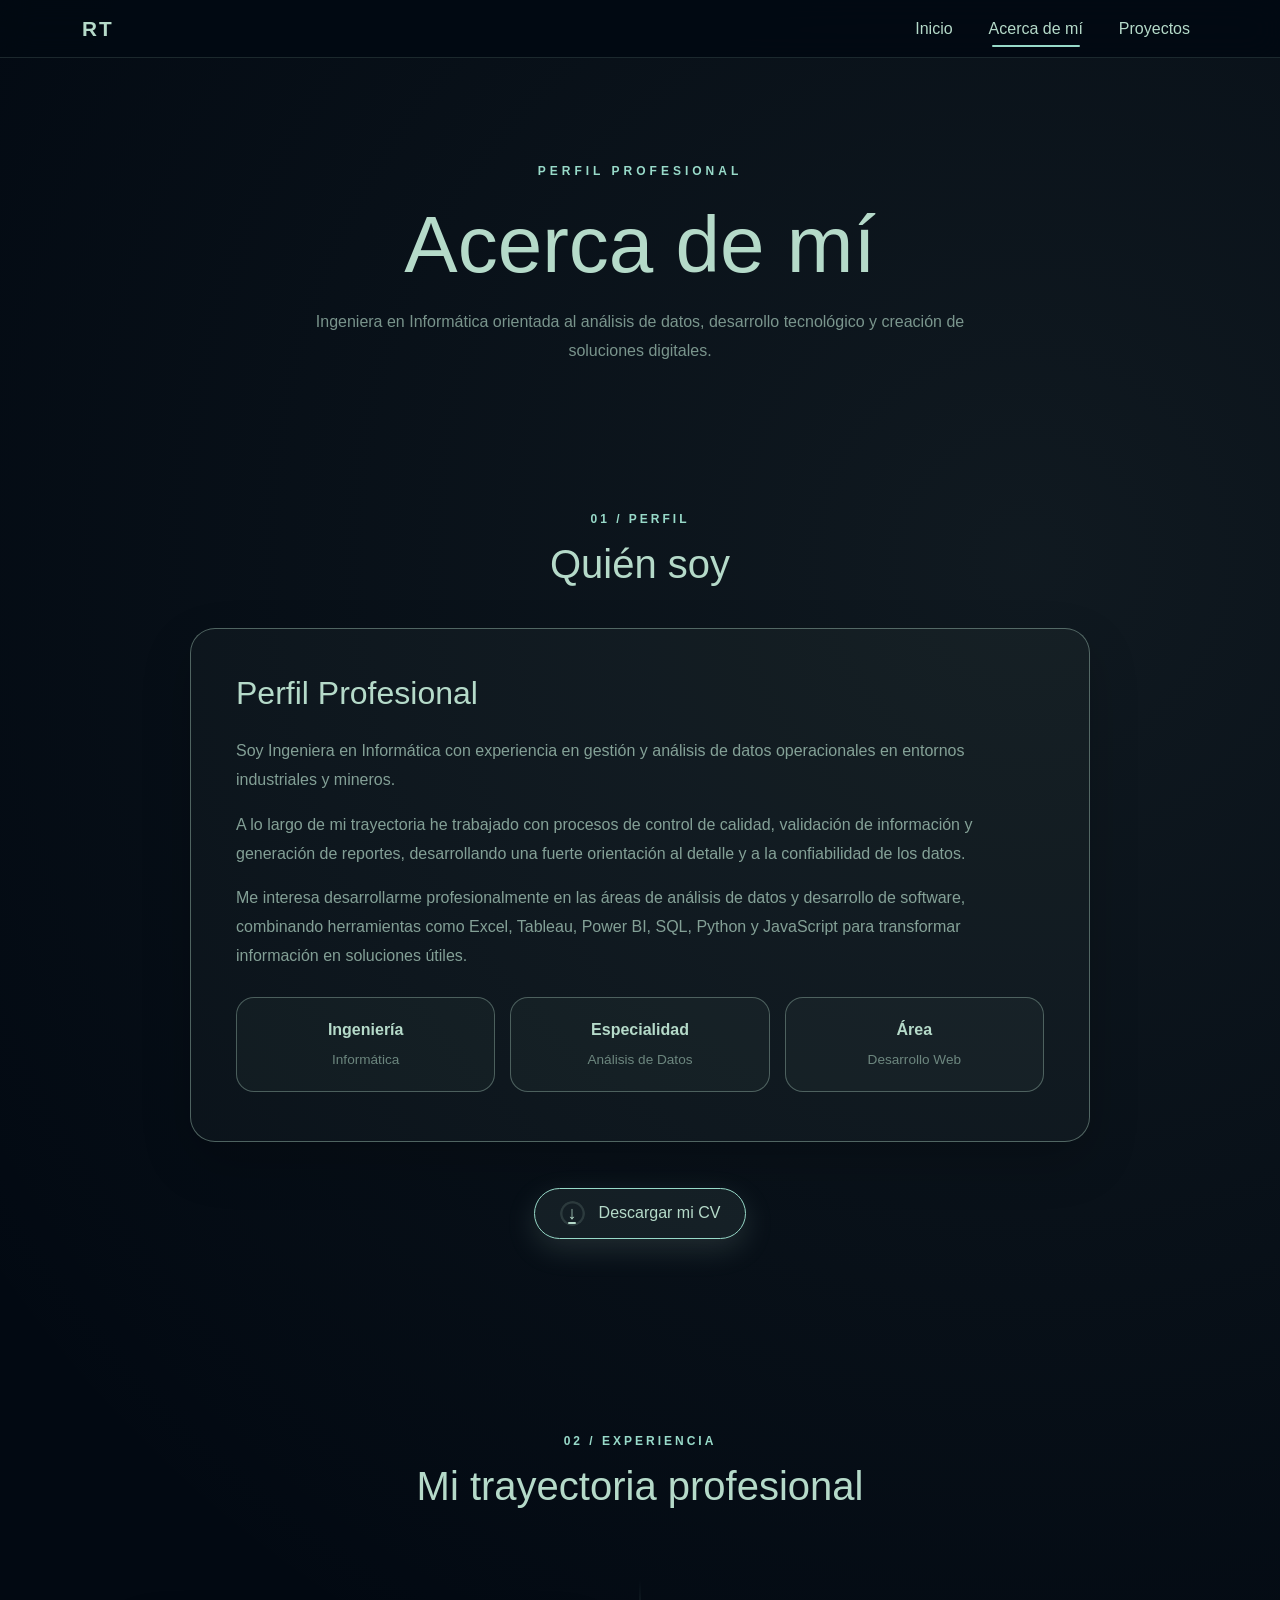
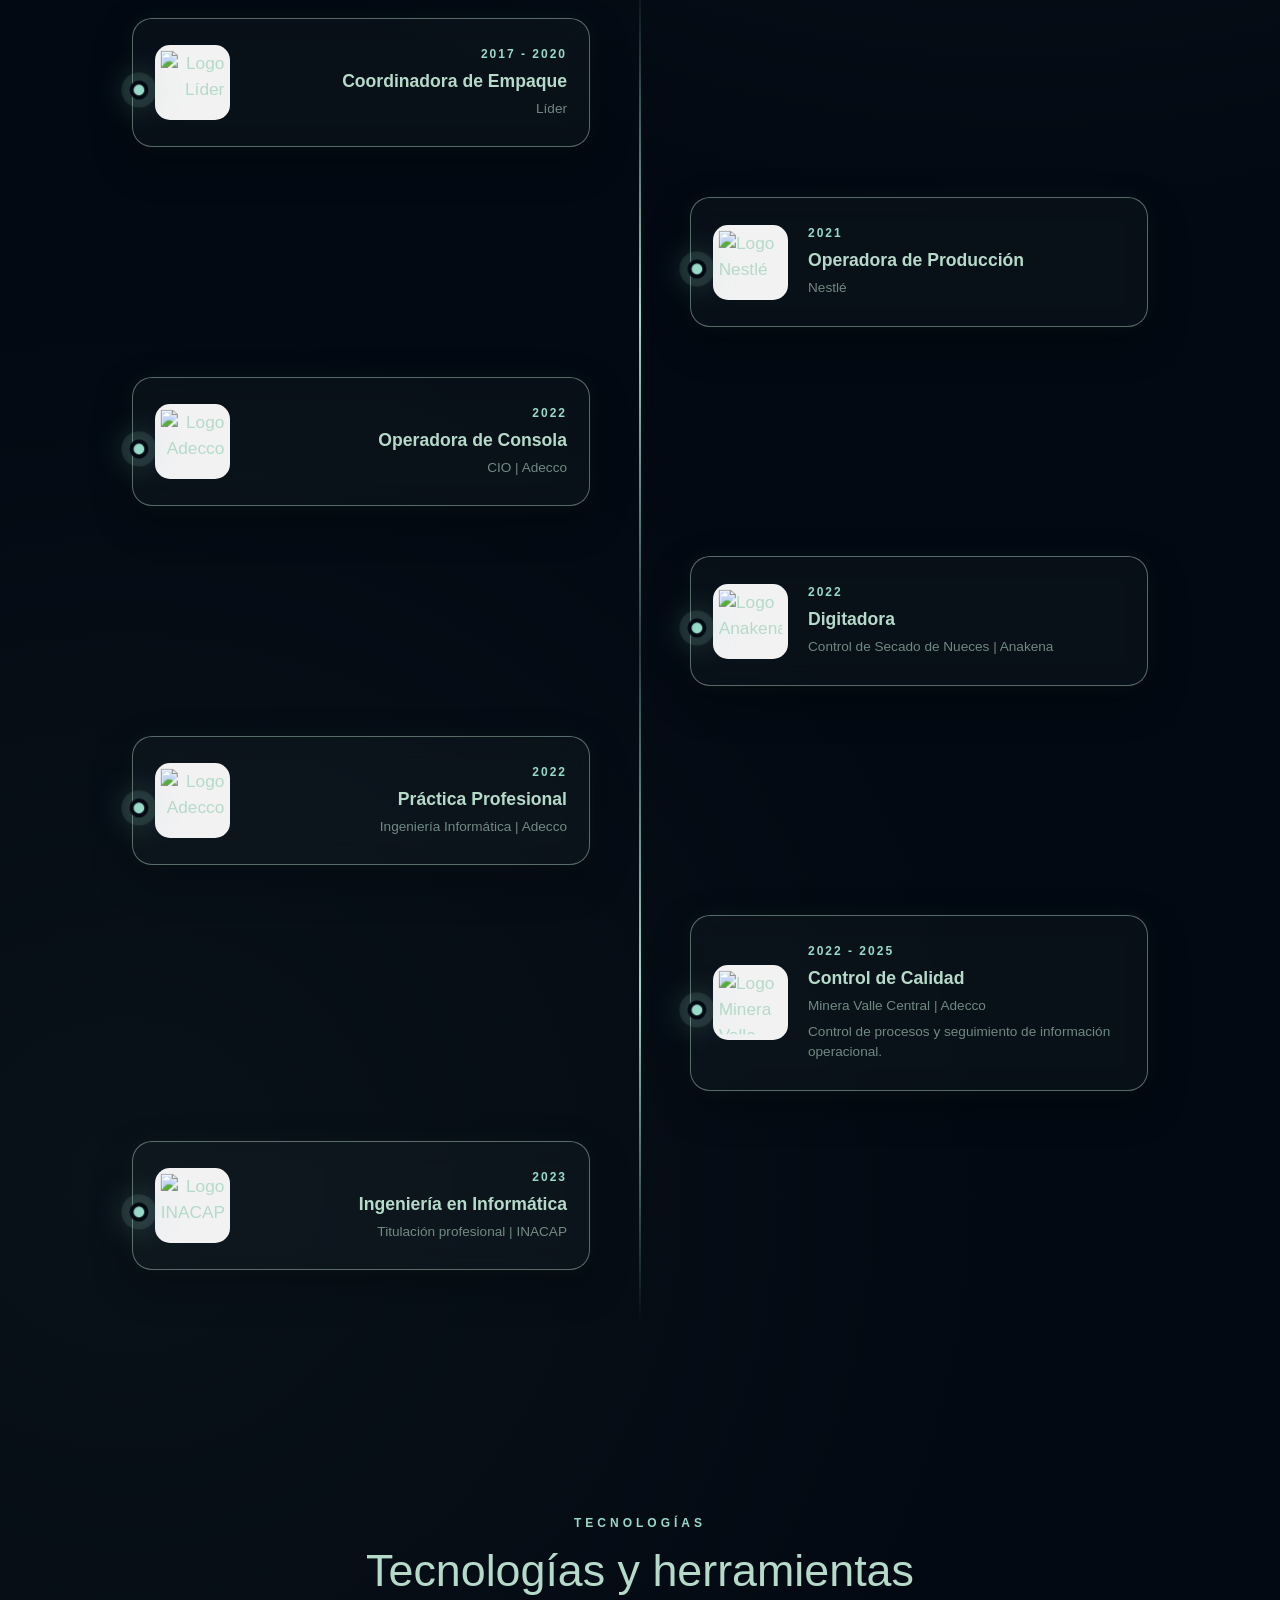
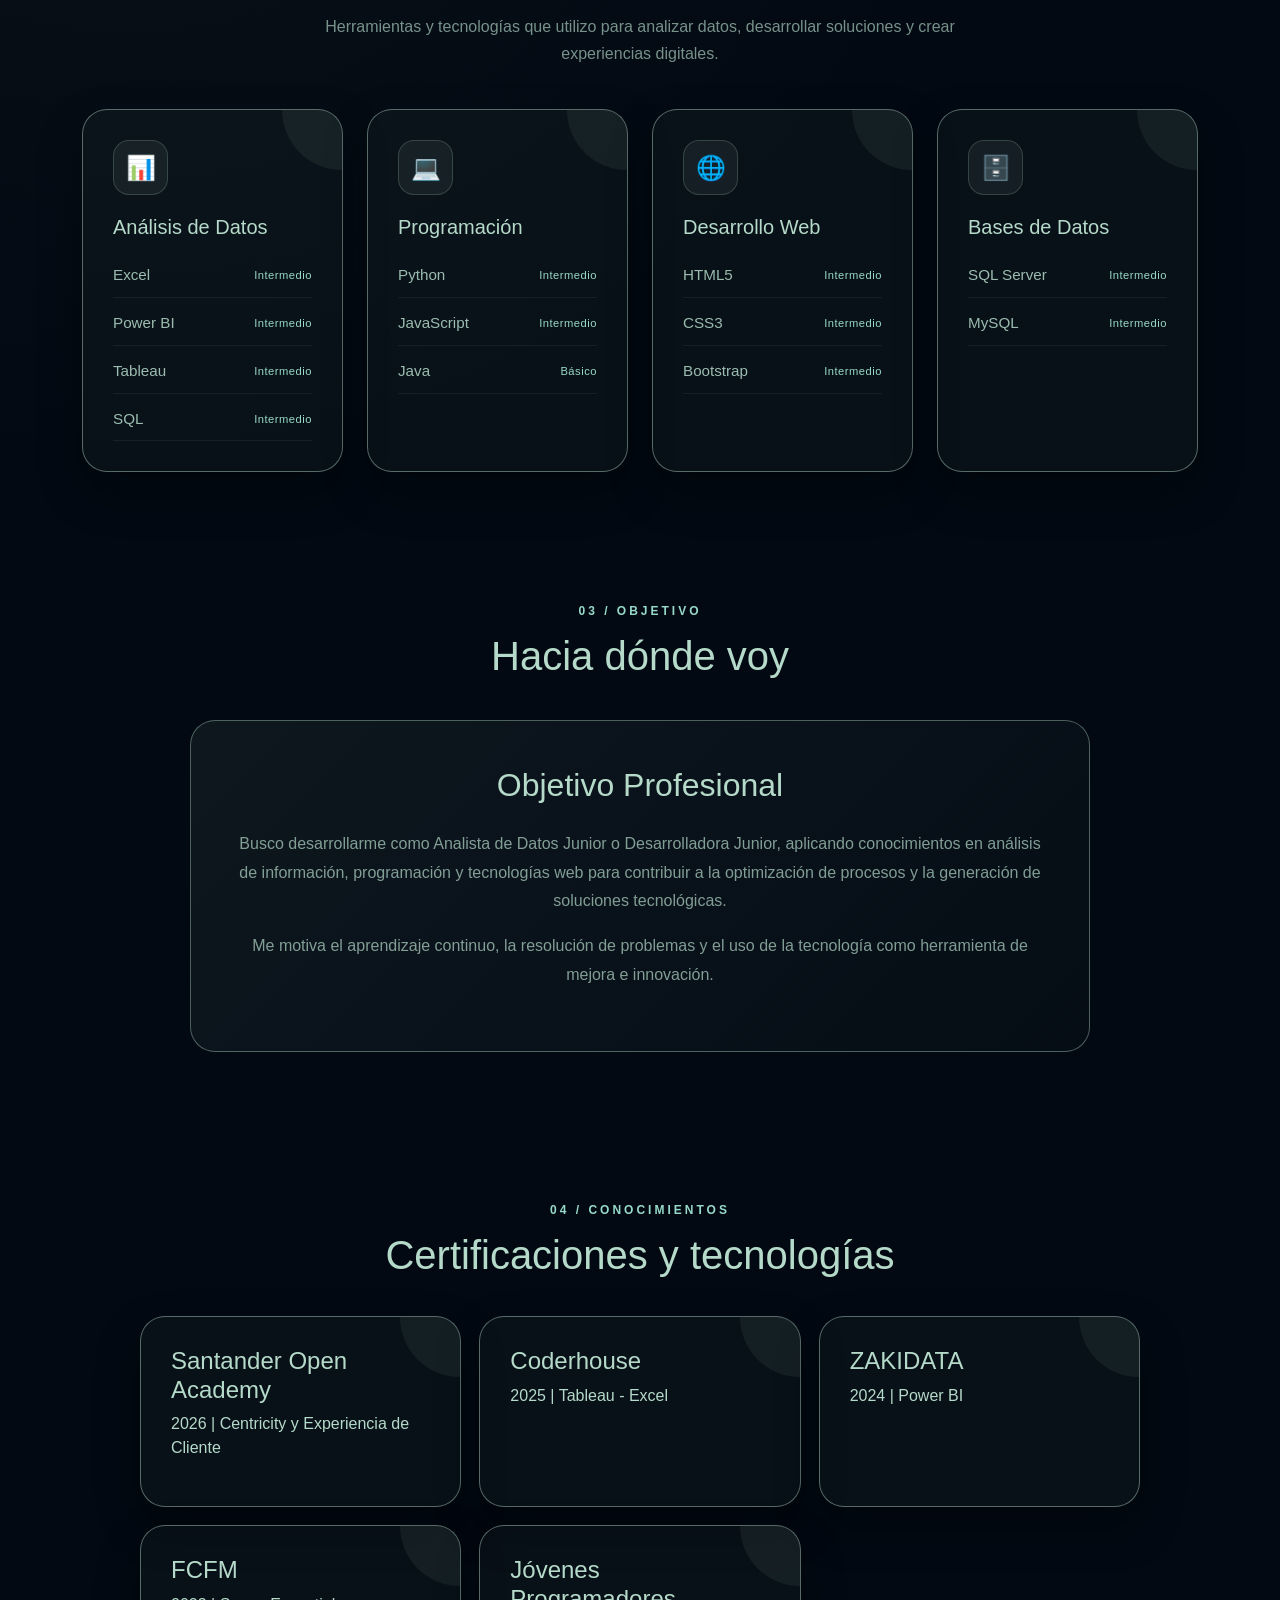
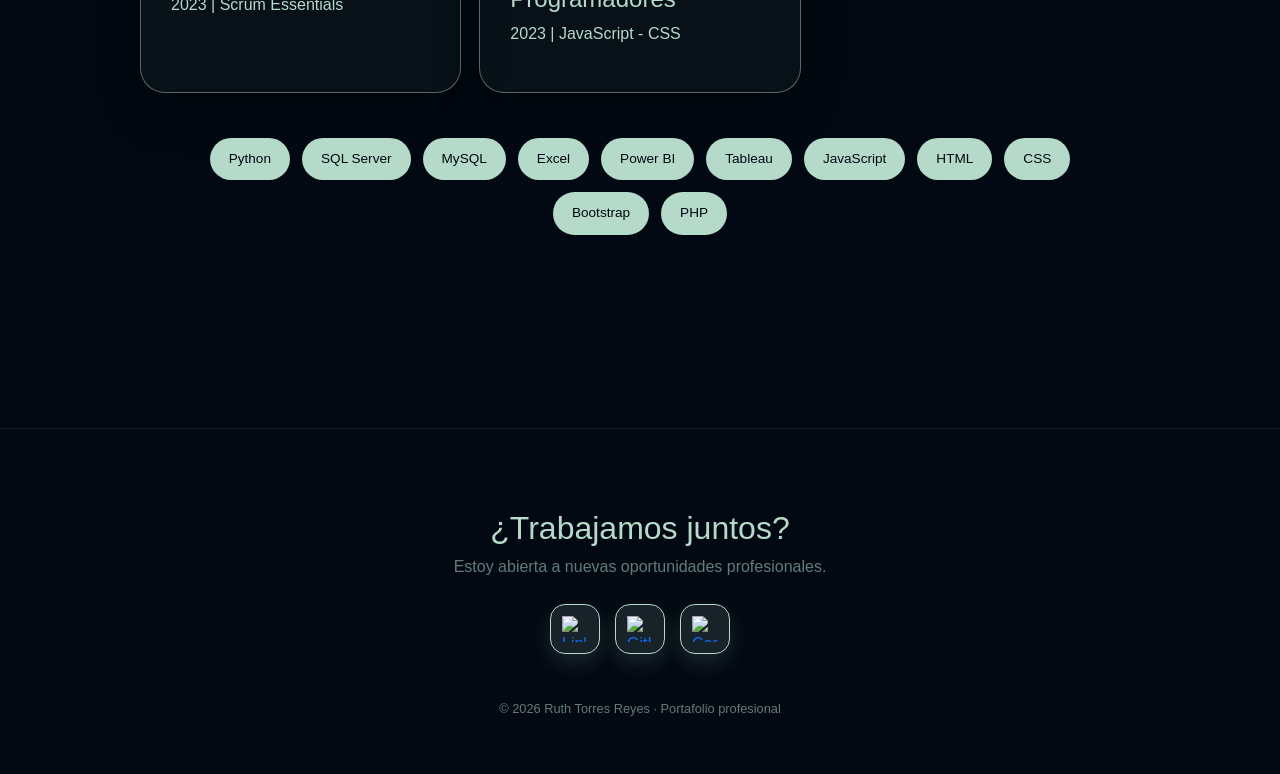
==== acercaDeMi.html @ 3df7b3f6 "Add files via upload" ====
<!doctype html>
<html lang="es">

<head>

    <meta charset="utf-8">

    <meta name="viewport" content="width=device-width, initial-scale=1">

    <title>Ruth Torres | Acerca de mí</title>

    <link
        href="https://cdn.jsdelivr.net/npm/bootstrap@5.3.3/dist/css/bootstrap.min.css"
        rel="stylesheet">

    <link rel="stylesheet" href="acerca.css">

</head>

<body class="principal">


<!--NAVBAR-->

<nav class="navbar navbar-expand-lg navbar-modern">

    <div class="container">

        <a class="navbar-brand" href="index.html">
            RT
        </a>

        <button
            class="navbar-toggler"
            type="button"
            data-bs-toggle="collapse"
            data-bs-target="#navbarNav">

            <span class="navbar-toggler-icon"></span>

        </button>


        <div class="collapse navbar-collapse" id="navbarNav">

            <ul class="navbar-nav ms-auto">

                <li class="nav-item">
                    <a class="nav-link" href="menu.html">
                        Inicio
                    </a>
                </li>

                <li class="nav-item">
                    <a class="nav-link active" href="acercaDeMi.html">
                        Acerca de mí
                    </a>
                </li>

                <li class="nav-item">
                    <a class="nav-link" href="proyectos.html">
                        Proyectos
                    </a>
                </li>

            </ul>

        </div>

    </div>

</nav>


<!--  ENCABEZADO -->

<header class="about-header">

    <span>PERFIL PROFESIONAL</span>

    <h1>Acerca de mí</h1>

    <p>
        Ingeniera en Informática orientada al análisis de datos,
        desarrollo tecnológico y creación de soluciones digitales.
    </p>

</header>


<!-- PERFIL -->

<section class="about-section">

    <div class="container">

        <div class="section-title">

            <span>01 / PERFIL</span>

            <h2>Quién soy</h2>

        </div>


        <div class="profile-modern">

            <h2>Perfil Profesional</h2>

            <p>
                Soy Ingeniera en Informática con experiencia en gestión
                y análisis de datos operacionales en entornos industriales
                y mineros.
            </p>

            <p>
                A lo largo de mi trayectoria he trabajado con procesos
                de control de calidad, validación de información y
                generación de reportes, desarrollando una fuerte
                orientación al detalle y a la confiabilidad de los datos.
            </p>

            <p>
                Me interesa desarrollarme profesionalmente en las áreas
                de análisis de datos y desarrollo de software, combinando
                herramientas como Excel, Tableau, Power BI, SQL, Python
                y JavaScript para transformar información en soluciones útiles.
            </p>


            <div class="profile-data">

                <div class="data-box">
                    <strong>Ingeniería</strong>
                    <span>Informática</span>
                </div>

                <div class="data-box">
                    <strong>Especialidad</strong>
                    <span>Análisis de Datos</span>
                </div>

                <div class="data-box">
                    <strong>Área</strong>
                    <span>Desarrollo Web</span>
                </div>

            </div>

        </div>


        <!-- CV -->

<div class="cv-container">

    <button
        class="btn-cv"
        id="downloadCV"
        type="button">

        <span class="download-icon">

            <span class="download-arrow">↓</span>

            <span class="download-square"></span>

        </span>

        <span class="download-text">
            Descargar mi CV
        </span>

    </button>


    <a
        href="cv/CV RUTH TORRESS.docx" download id="cvFile" style="display: none;">
    </a>

</div>

    </div>

</section>



<!-- TRAYECTORIA -->

<section class="about-section">

    <div class="container">

        <div class="section-title">

            <span>02 / EXPERIENCIA</span>

            <h2>Mi trayectoria profesional</h2>

        </div>


        <div class="timeline-horizontal">


            <div class="timeline-event">

                <div class="timeline-card">

                    <div class="timeline-img">

                        <img src="img/lider.jpg" alt="Logo Líder">

                    </div>

                    <div class="timeline-info">

                        <span class="timeline-year">
                            2017 - 2020
                        </span>

                        <h4>
                            Coordinadora de Empaque
                        </h4>

                        <p>
                            Líder
                        </p>

                    </div>

                </div>

                <div class="timeline-dot"></div>

            </div>


            <div class="timeline-event">

                <div class="timeline-card">

                    <div class="timeline-img">

                        <img src="img/neste.jpg" alt="Logo Nestlé">

                    </div>

                    <div class="timeline-info">

                        <span class="timeline-year">
                            2021
                        </span>

                        <h4>
                            Operadora de Producción
                        </h4>

                        <p>
                            Nestlé
                        </p>

                    </div>

                </div>

                <div class="timeline-dot"></div>

            </div>


            <div class="timeline-event">

                <div class="timeline-card">

                    <div class="timeline-img">

                        <img src="img/adecco.png" alt="Logo Adecco">

                    </div>

                    <div class="timeline-info">

                        <span class="timeline-year">
                            2022
                        </span>

                        <h4>
                            Operadora de Consola
                        </h4>

                        <p>
                            CIO | Adecco
                        </p>

                    </div>

                </div>

                <div class="timeline-dot"></div>

            </div>


            <div class="timeline-event">

                <div class="timeline-card">

                    <div class="timeline-img">

                        <img src="img/anakena.jpg" alt="Logo Anakena">

                    </div>

                    <div class="timeline-info">

                        <span class="timeline-year">
                            2022
                        </span>

                        <h4>
                            Digitadora
                        </h4>

                        <p>
                            Control de Secado de Nueces | Anakena
                        </p>

                    </div>

                </div>

                <div class="timeline-dot"></div>

            </div>


            <div class="timeline-event">

                <div class="timeline-card">

                    <div class="timeline-img">

                        <img src="img/adecco.png" alt="Logo Adecco">

                    </div>

                    <div class="timeline-info">

                        <span class="timeline-year">
                            2022
                        </span>

                        <h4>
                            Práctica Profesional
                        </h4>

                        <p>
                            Ingeniería Informática | Adecco
                        </p>

                    </div>

                </div>

                <div class="timeline-dot"></div>

            </div>


            <div class="timeline-event">

                <div class="timeline-card">

                    <div class="timeline-img">

                        <img src="img/mvc.png" alt="Logo Minera Valle Central">

                    </div>

                    <div class="timeline-info">

                        <span class="timeline-year">
                            2022 - 2025
                        </span>

                        <h4>
                            Control de Calidad
                        </h4>

                        <p>
                            Minera Valle Central | Adecco
                        </p>

                        <p>
                            Control de procesos y seguimiento
                            de información operacional.
                        </p>

                    </div>

                </div>

                <div class="timeline-dot"></div>

            </div>


            <div class="timeline-event">

                <div class="timeline-card">

                    <div class="timeline-img">

                        <img src="img/Inacap.jpg" alt="Logo INACAP">

                    </div>

                    <div class="timeline-info">

                        <span class="timeline-year">
                            2023
                        </span>

                        <h4>
                            Ingeniería en Informática
                        </h4>

                        <p>
                            Titulación profesional | INACAP
                        </p>

                    </div>

                </div>

                <div class="timeline-dot"></div>

            </div>


        </div>

    </div>

</section>

<!-- HABILIDADES / MI STACK -->

<section class="skills-section container py-5">

    <div class="section-heading text-center">
        <span>TECNOLOGÍAS</span>

        <h2>Tecnologías y herramientas</h2>

        <p>
            Herramientas y tecnologías que utilizo para
            analizar datos, desarrollar soluciones y crear
            experiencias digitales.
        </p>
    </div>


    <div class="row g-4 justify-content-center">


        <!-- ANÁLISIS DE DATOS -->
        <div class="col-md-6 col-lg-3">

            <div class="skill-card">

                <div class="skill-icon">
                    📊
                </div>

                <h3>Análisis de Datos</h3>

                <div class="skill-list">

                    <div class="skill-item">
                        <span>Excel</span>
                        <small>Intermedio</small>
                    </div>

                    <div class="skill-item">
                        <span>Power BI</span>
                        <small>Intermedio</small>
                    </div>

                    <div class="skill-item">
                        <span>Tableau</span>
                        <small>Intermedio</small>
                    </div>

                    <div class="skill-item">
                        <span>SQL</span>
                        <small>Intermedio</small>
                    </div>

                </div>

            </div>

        </div>


        <!-- PROGRAMACIÓN -->
        <div class="col-md-6 col-lg-3">

            <div class="skill-card">

                <div class="skill-icon">
                    💻
                </div>

                <h3>Programación</h3>

                <div class="skill-list">

                    <div class="skill-item">
                        <span>Python</span>
                        <small>Intermedio</small>
                    </div>

                    <div class="skill-item">
                        <span>JavaScript</span>
                        <small>Intermedio</small>
                    </div>

                    <div class="skill-item">
                        <span>Java</span>
                        <small>Básico</small>
                    </div>

                </div>

            </div>

        </div>


        <!-- DESARROLLO WEB -->
        <div class="col-md-6 col-lg-3">

            <div class="skill-card">

                <div class="skill-icon">
                    🌐
                </div>

                <h3>Desarrollo Web</h3>

                <div class="skill-list">

                    <div class="skill-item">
                        <span>HTML5</span>
                        <small>Intermedio</small>
                    </div>

                    <div class="skill-item">
                        <span>CSS3</span>
                        <small>Intermedio</small>
                    </div>

                    <div class="skill-item">
                        <span>Bootstrap</span>
                        <small>Intermedio</small>
                    </div>

                </div>

            </div>

        </div>


        <!-- BASES DE DATOS -->
        <div class="col-md-6 col-lg-3">

            <div class="skill-card">

                <div class="skill-icon">
                    🗄️
                </div>

                <h3>Bases de Datos</h3>

                <div class="skill-list">

                    <div class="skill-item">
                        <span>SQL Server</span>
                        <small>Intermedio</small>
                    </div>

                    <div class="skill-item">
                        <span>MySQL</span>
                        <small>Intermedio</small>
                    </div>

                </div>

            </div>

        </div>

    </div>

</section>

<!-- Fin Habilidades -->


<!-- OBJETIVO -->

<section class="about-section">

    <div class="container">

        <div class="section-title">

            <span>03 / OBJETIVO</span>

            <h2>Hacia dónde voy</h2>

        </div>


        <div class="objective">

            <h2>Objetivo Profesional</h2>

            <p>
                Busco desarrollarme como Analista de Datos Junior
                o Desarrolladora Junior, aplicando conocimientos
                en análisis de información, programación y tecnologías
                web para contribuir a la optimización de procesos
                y la generación de soluciones tecnológicas.
            </p>

            <p>
                Me motiva el aprendizaje continuo, la resolución
                de problemas y el uso de la tecnología como herramienta
                de mejora e innovación.
            </p>

        </div>

    </div>

</section>


<!-- CERTIFICACIONES -->

<section class="about-section">

    <div class="container">

        <div class="section-title">

            <span>04 / CONOCIMIENTOS</span>

            <h2>Certificaciones y tecnologías</h2>

        </div>


        <div class="skills-grid">


            <div class="skill-card">

                <h4>Santander Open Academy</h4>

                <p>
                    2026 | Centricity y Experiencia de Cliente
                </p>

            </div>


            <div class="skill-card">

                <h4>Coderhouse</h4>

                <p>
                    2025 | Tableau - Excel
                </p>

            </div>


            <div class="skill-card">

                <h4>ZAKIDATA</h4>

                <p>
                    2024 | Power BI
                </p>

            </div>


            <div class="skill-card">

                <h4>FCFM</h4>

                <p>
                    2023 | Scrum Essentials
                </p>

            </div>


            <div class="skill-card">

                <h4>Jóvenes Programadores</h4>

                <p>
                    2023 | JavaScript - CSS
                </p>

            </div>


        </div>


        <div class="tech-list">

            <span class="tech">Python</span>
            <span class="tech">SQL Server</span>
            <span class="tech">MySQL</span>
            <span class="tech">Excel</span>
            <span class="tech">Power BI</span>
            <span class="tech">Tableau</span>
            <span class="tech">JavaScript</span>
            <span class="tech">HTML</span>
            <span class="tech">CSS</span>
            <span class="tech">Bootstrap</span>
            <span class="tech">PHP</span>

        </div>

    </div>

</section>


<!-- CONTACTO -->

<footer class="footer-modern">

    <h2>¿Trabajamos juntos?</h2>

    <p>
        Estoy abierta a nuevas oportunidades profesionales.
    </p>


    <div class="contact">

        <a
            href="https://www.linkedin.com/in/ruthtorresr1/"
            target="_blank">

            <img src="img/lin.png" alt="LinkedIn">

        </a>


        <a
            href="https://github.com/RuthTorresReyes"
            target="_blank">

            <img src="img/git.png" alt="GitHub">

        </a>


        <a
            href="mailto:torresreyesruthx@gmail.com">

            <img src="img/mail.jpg" alt="Correo">

        </a>

    </div>


    <p class="copyright">
        © 2026 Ruth Torres Reyes · Portafolio profesional
    </p>

</footer>

<script>

const downloadButton =
    document.getElementById("downloadCV");

const cvFile =
    document.getElementById("cvFile");


downloadButton.addEventListener("click", function () {

    if (downloadButton.classList.contains("loading")) {
        return;
    }

    downloadButton.classList.add("loading");


    const icon =
        downloadButton.querySelector(".download-icon");


    let progreso = 0;


    const intervalo = setInterval(function () {

        progreso += 5;


        if (progreso >= 90) {

            progreso = 90;

            clearInterval(intervalo);

        }


        icon.style.setProperty(
            "--progreso",
            (progreso * 3.6) + "deg"
        );


    }, 80);


    setTimeout(function () {

        icon.style.setProperty(
            "--progreso",
            "360deg"
        );


        cvFile.click();


        setTimeout(function () {

            downloadButton.classList.remove("loading");

            icon.style.setProperty(
                "--progreso",
                "0deg"
            );


        }, 700);


    }, 1600);

});

</script>




<script
    src="https://cdn.jsdelivr.net/npm/bootstrap@5.3.3/dist/js/bootstrap.bundle.min.js">
</script>

</body>
</html>
---- acerca.css ----
/* =========================================================
CONFIGURACIÓN GENERAL
========================================================= */

{
box-sizing: border-box;
}

html {
scroll-behavior: smooth;
}

body {
margin: 0;
padding: 0;

background: #020912;

color: #b5dac9;

font-family: Arial, sans-serif;

}

.principal {
min-height: 100vh;

background:
    radial-gradient(
        circle at 80% 10%,
        rgba(181, 218, 201, 0.08),
        transparent 25%
    ),
    radial-gradient(
        circle at 10% 50%,
        rgba(181, 218, 201, 0.04),
        transparent 30%
    ),
    #020912;

}

/*NAVBAR*/
 
.navbar-modern {
background: rgba(2, 9, 18, 0.9);

border-bottom: 1px solid rgba(181, 218, 201, 0.15);

backdrop-filter: blur(15px);
-webkit-backdrop-filter: blur(15px);

position: sticky;

top: 0;

z-index: 1000;

}

.navbar-modern .navbar-brand {
color: #b5dac9 !important;

font-weight: bold;

font-size: 1.3rem;

letter-spacing: 2px;

}

.navbar-modern .nav-link {
color: rgba(181, 218, 201, 0.7) !important;

margin-left: 20px;

transition: 0.3s ease;

}

.navbar-modern .nav-link,
.navbar-modern .nav-link.active {
color: #b5dac9 !important;
}

.navbar-modern .nav-link.active {
position: relative;
}

.navbar-modern .nav-link.active::after {
content: "";

position: absolute;

left: 10%;
right: 10%;

bottom: 2px;

height: 2px;

background: #98dac9;

border-radius: 5px;

}

/* ENCABEZADO */

.about-header {
padding: 100px 20px 70px;

text-align: center;

}

.about-header span {
color: #98dac9;

font-size: 0.75rem;

letter-spacing: 4px;

font-weight: bold;

}

.about-header h1 {
color: #b5dac9;

font-family:
    Impact,
    Haettenschweiler,
    "Arial Narrow Bold",
    sans-serif;

font-size: clamp(3rem, 7vw, 5rem);

margin: 15px 0;

}

.about-header p {
max-width: 650px;

margin: auto;

color: rgba(181, 218, 201, 0.65);

line-height: 1.8;

}

/* SECCIONES */

.about-section {
padding: 70px 0;
}

.section-title {
text-align: center;

margin-bottom: 45px;

}

.section-title span {
color: #98dac9;

font-size: 0.75rem;

letter-spacing: 3px;

font-weight: bold;

}

.section-title h2 {
color: #b5dac9;

font-size: 2.5rem;

margin-top: 10px;

}

/* PERFIL PROFESIONAL */

.profile-modern {
max-width: 900px;

margin: auto;

padding: 45px;

background: rgba(181, 218, 201, 0.035);

border: 1px solid rgba(181, 218, 201, 0.16);

border-radius: 25px;

box-shadow:
    0 20px 50px rgba(0, 0, 0, 0.2);

transition: 0.4s ease;

}

.profile-modern {
transform: translateY(-5px);

border-color: rgba(181, 218, 201, 0.4);

}

.profile-modern h2 {
color: #b5dac9;

margin-bottom: 25px;

}

.profile-modern p {
color: rgba(181, 218, 201, 0.7);

line-height: 1.8;

}

/* DATOS PROFESIONALES */

.profile-data {
display: grid;

grid-template-columns: repeat(3, 1fr);

gap: 15px;

margin-top: 30px;

}

.data-box {
padding: 20px;

text-align: center;

background: rgba(181, 218, 201, 0.04);

border: 1px solid rgba(181, 218, 201, 0.12);

border-radius: 18px;

transition: 0.3s ease;

}

.data-box {
transform: translateY(-4px);

border-color: rgba(181, 218, 201, 0.35);

}

.data-box strong {
display: block;

color: #b5dac9;

margin-bottom: 5px;

}

.data-box span {
color: rgba(181, 218, 201, 0.55);

font-size: 0.85rem;

}

/* BOTÓN CV  */

.cv-container {
display: flex;

justify-content: center;

margin: 45px 0;

}

.btn-cv {
position: relative;

display: flex;

align-items: center;

gap: 14px;

padding: 12px 25px;

border: 1px solid #98dac9;

border-radius: 50px;

background: rgba(181, 218, 201, 0.03);

color: #b5dac9;

cursor: pointer;

overflow: hidden;

transition: all 0.3s ease;

}

.btn-cv {
transform: translateY(-4px);

background: rgba(181, 218, 201, 0.08);

box-shadow:
    0 10px 30px rgba(181, 218, 201, 0.15);

}

/* ICONO CV */

.download-icon {
position: relative;

width: 25px;

height: 25px;

display: flex;

align-items: center;

justify-content: center;

border-radius: 50%;

}

.download-icon::before {
content: "";

position: absolute;

inset: 0;

border-radius: 50%;

background:
    conic-gradient(
        #b5dac9 var(--progreso, 0deg),
        rgba(181, 218, 201, 0.15) var(--progreso, 0deg)
    );

-webkit-mask:
    radial-gradient(
        farthest-side,
        transparent calc(100% - 3px),
        #000 calc(100% - 2px)
    );

mask:
    radial-gradient(
        farthest-side,
        transparent calc(100% - 3px),
        #000 calc(100% - 2px)
    );

}

.download-arrow {
position: relative;

z-index: 2;

font-size: 18px;

line-height: 1;

transition: 0.3s ease;

}

.download-square {
position: absolute;

bottom: 2px;

width: 8px;

height: 2px;

background: #b5dac9;

border-radius: 2px;

}

/* ANIMACIÓN CV */

.btn-cv.loading .download-arrow {
animation: flechaDescarga 0.8s infinite;
}

.btn-cv.loading .download-icon {
animation: girarIcono 1s linear infinite;
}

.btn-cv.loading .download-text {
opacity: 0.7;
}

@keyframes flechaDescarga {

0% {
    transform: translateY(-3px);

    opacity: 0.5;
}

50% {
    transform: translateY(3px);

    opacity: 1;
}

100% {
    transform: translateY(-3px);

    opacity: 0.5;
}

}

@keyframes girarIcono {

from {
    transform: rotate(0deg);
}

to {
    transform: rotate(360deg);
}

}

.btn-cv.downloaded {
border-color: #b5dac9;

background: rgba(181, 218, 201, 0.12);

}

.btn-cv.downloaded .download-arrow {
color: #ffffff;
}

/* LÍNEA DE TIEMPO */

.timeline-horizontal {
position: relative;

max-width: 1200px;

margin: 70px auto;

padding: 20px 0;

}

/* Línea central */

.timeline-horizontal::before {
content: "";

position: absolute;

left: 50%;

top: 0;

bottom: 0;

width: 2px;

transform: translateX(-50%);

background:
    linear-gradient(
        to bottom,
        transparent,
        #98dac9,
        rgba(152, 218, 201, 0.25),
        #98dac9,
        transparent
    );

}

/* Cada experiencia */

.timeline-event {
position: relative;

width: 50%;

padding: 25px 50px;

}

/* Izquierda */

.timeline-event:nth-child(odd) {
    left: 0;
    text-align: right;
}
/* Derecha */

.timeline-event:nth-child(even) {
    left: 50%;
    text-align: left;
}

/* TARJETAS TIMELINE */

.timeline-card {
position: relative;

display: flex;

align-items: center;

gap: 20px;

padding: 22px;

background: rgba(181, 218, 201, 0.035);

border: 1px solid rgba(181, 218, 201, 0.16);

border-radius: 20px;

backdrop-filter: blur(12px);

-webkit-backdrop-filter: blur(12px);

transition: all 0.4s ease;

}

.timeline-card {
transform: translateY(-7px);

border-color: rgba(181, 218, 201, 0.45);

box-shadow:
    0 15px 40px rgba(0, 0, 0, 0.25),
    0 0 25px rgba(152, 218, 201, 0.05);

}

/* IMÁGENES */

.timeline-img {
min-width: 75px;

width: 75px;

height: 75px;

display: flex;

align-items: center;

justify-content: center;

background: rgba(255, 255, 255, 0.95);

border-radius: 15px;

padding: 8px;

overflow: hidden;

}

.timeline-img img {
width: 100%;

height: 100%;

object-fit: contain;

transition: transform 0.4s ease;

}

.timeline-card .timeline-img img {
transform: scale(1.08);
}

/*  INFORMACIÓN */

.timeline-info {
flex: 1;
}

.timeline-year {
display: inline-block;

color: #98dac9;

font-size: 0.75rem;

font-weight: bold;

letter-spacing: 2px;

margin-bottom: 8px;

}

.timeline-info h4 {
color: #b5dac9;

font-size: 1.1rem;

margin-bottom: 7px;

font-weight: 600;

}

.timeline-info p {
color: rgba(181, 218, 201, 0.6);

font-size: 0.85rem;

line-height: 1.5;

margin-bottom: 5px;

}

/* PUNTOS DE LA LÍNEA  */

.timeline-dot {
position: absolute;

top: 50%;

width: 14px;

height: 14px;

background: #98dac9;

border: 3px solid #020912;

border-radius: 50%;

transform: translateY(-50%);

z-index: 5;

box-shadow:
    0 0 0 4px rgba(152, 218, 201, 0.12),
    0 0 15px rgba(152, 218, 201, 0.5);

transition: 0.3s ease;

}

/* Punto izquierda */

.timeline-event:nth-child(odd) {
    left: 0;
    text-align: right;
}
/* Punto derecha */

.timeline-event:nth-child(even) {
    left: 50%;
    text-align: left;
}

/* Hover punto */

.timeline-event .timeline-dot {
transform:
translateY(-50%)
scale(1.35);

box-shadow:
    0 0 0 6px rgba(152, 218, 201, 0.12),
    0 0 25px rgba(152, 218, 201, 0.7);

}

/*OBJETIVO PROFESIONAL */

.objective {
max-width: 900px;

margin: auto;

padding: 45px;

text-align: center;

background:
    linear-gradient(
        135deg,
        rgba(181, 218, 201, 0.07),
        rgba(181, 218, 201, 0.02)
    );

border: 1px solid rgba(181, 218, 201, 0.2);

border-radius: 25px;

transition: 0.4s ease;

}

.objective {
transform: translateY(-5px);

border-color: rgba(181, 218, 201, 0.4);

}

.objective h2 {
color: #b5dac9;

margin-bottom: 25px;

}

.objective p {
color: rgba(181, 218, 201, 0.7);

line-height: 1.8;

}

/* HABILIDADES / MI STACK */

.skills-section {
position: relative;
}

.section-heading {
margin-bottom: 50px;

text-align: center;

}

.section-heading span {
color: #98dac9;

font-size: 0.75rem;

letter-spacing: 4px;

font-weight: bold;

}

.section-heading h2 {
color: #b5dac9;

font-size: 2.8rem;

margin-top: 10px;

}

.section-heading p {
max-width: 650px;

margin: 15px auto 0;

color: rgba(181, 218, 201, 0.65);

line-height: 1.7;

}

/* TARJETAS DE HABILIDADES */

.skill-card {
position: relative;

height: 100%;

padding: 30px;

background: rgba(181, 218, 201, 0.035);

border: 1px solid rgba(181, 218, 201, 0.15);

border-radius: 25px;

overflow: hidden;

transition: all 0.4s ease;

}

.skill-card::before {
content: "";

position: absolute;

width: 120px;

height: 120px;

top: -60px;

right: -60px;

background: rgba(181, 218, 201, 0.07);

border-radius: 50%;

transition: 0.4s ease;

}

.skill-card {
transform: translateY(-8px);

border-color: rgba(181, 218, 201, 0.45);

box-shadow:
    0 20px 45px rgba(0, 0, 0, 0.3);

}

.skill-card:hover::before {
transform: scale(1.5);
}

/* Iconos */

.skill-icon {
width: 55px;

height: 55px;

display: flex;

align-items: center;

justify-content: center;

margin-bottom: 20px;

background: rgba(181, 218, 201, 0.07);

border: 1px solid rgba(181, 218, 201, 0.2);

border-radius: 16px;

font-size: 1.5rem;

}

.skill-card h3 {
color: #b5dac9;

font-size: 1.25rem;

margin-bottom: 25px;

}

.skill-list {
display: flex;

flex-direction: column;

gap: 14px;

}

.skill-item {
display: flex;

justify-content: space-between;

align-items: center;

padding-bottom: 10px;

border-bottom: 1px solid rgba(181, 218, 201, 0.08);

}

.skill-item span {
color: rgba(181, 218, 201, 0.85);

font-size: 0.95rem;

}

.skill-item small {
color: #98dac9;

font-size: 0.7rem;

letter-spacing: 0.5px;

}

/* CERTIFICACIONES */

.skills-grid {
max-width: 1000px;

margin: auto;

display: grid;

grid-template-columns: repeat(3, 1fr);

gap: 18px;

}

/* TECNOLOGÍAS */

.tech-list {
max-width: 900px;

margin: 40px auto;

display: flex;

flex-wrap: wrap;

justify-content: center;

gap: 12px;

}

.tech {
padding: 10px 18px;

border-radius: 50px;

border: 1px solid rgba(181, 218, 201, 0.25);

background: rgba(181, 218, 201, 0.04);

color: #b5dac9;

font-size: 0.85rem;

transition: 0.3s ease;

}

.tech {
background: #b5dac9;

color: #020912;

transform: translateY(-3px);

}

/* FOOTER  */

.footer-modern {
margin-top: 80px;

padding: 80px 20px 40px;

text-align: center;

border-top: 1px solid rgba(181, 218, 201, 0.1);

}

.footer-modern h2 {
color: #b5dac9;
}

.footer-modern p {
color: rgba(181, 218, 201, 0.55);
}

.contact {
display: flex;

justify-content: center;

gap: 15px;

margin: 30px 0;

}

.contact a {
width: 50px;

height: 50px;

display: flex;

align-items: center;

justify-content: center;

background: rgba(181, 218, 201, 0.05);

border: 1px solid rgba(181, 218, 201, 0.25);

border-radius: 15px;

transition: 0.3s ease;

}

.contact a {
transform: translateY(-5px);

background: rgba(181, 218, 201, 0.12);

border-color: #b5dac9;

box-shadow:
    0 8px 20px rgba(181, 218, 201, 0.15);

}

.contact img {
width: 26px;

height: 26px;

object-fit: contain;

}

.copyright {
margin-top: 40px;

font-size: 0.8rem;

}

/* RESPONSIVE  */

@media (max-width: 768px) {

.about-header {
    padding: 70px 20px;
}

.about-header h1 {
    font-size: 3rem;
}

.about-section {
    padding: 55px 0;
}

.profile-modern {
    padding: 30px;

    margin: 0 20px;
}

.profile-data {
    grid-template-columns: 1fr;
}


/*     TIMELINE EN CELULAR  */

.timeline-horizontal {
    margin: 50px 20px;

    padding-left: 30px;
}

.timeline-horizontal::before {
    left: 8px;

    transform: none;
}

.timeline-event,
.timeline-event:nth-child(odd),
.timeline-event:nth-child(even) {

    width: 100%;

    left: 0;

    text-align: left;

    padding: 20px 0 20px 30px;
}

.timeline-card {
    flex-direction: column;

    align-items: flex-start;

    padding: 20px;
}

.timeline-img {
    width: 65px;

    min-width: 65px;

    height: 65px;
}

.timeline-event:nth-child(odd) .timeline-dot,
.timeline-event:nth-child(even) .timeline-dot {

    left: 1px;

    right: auto;
}


/* HABILIDADES */

.section-heading h2 {
    font-size: 2.2rem;
}

.skill-card {
    padding: 25px;
}

.skills-grid {
    grid-template-columns: 1fr;

    margin: 0 20px;
}


/* OBJETIVO  */

.objective {
    margin: 0 20px;

    padding: 30px;
}

}

/* PANTALLAS MUY PEQUEÑAS */

@media (max-width: 480px) {

.about-header h1 {
    font-size: 2.8rem;
}

.profile-modern {
    padding: 25px;
}

.timeline-card {
    padding: 18px;
}

.timeline-info h4 {
    font-size: 1rem;
}

.timeline-info p {
    font-size: 0.8rem;
}

.btn-cv {
    padding: 11px 20px;

    font-size: 0.9rem;
}

}
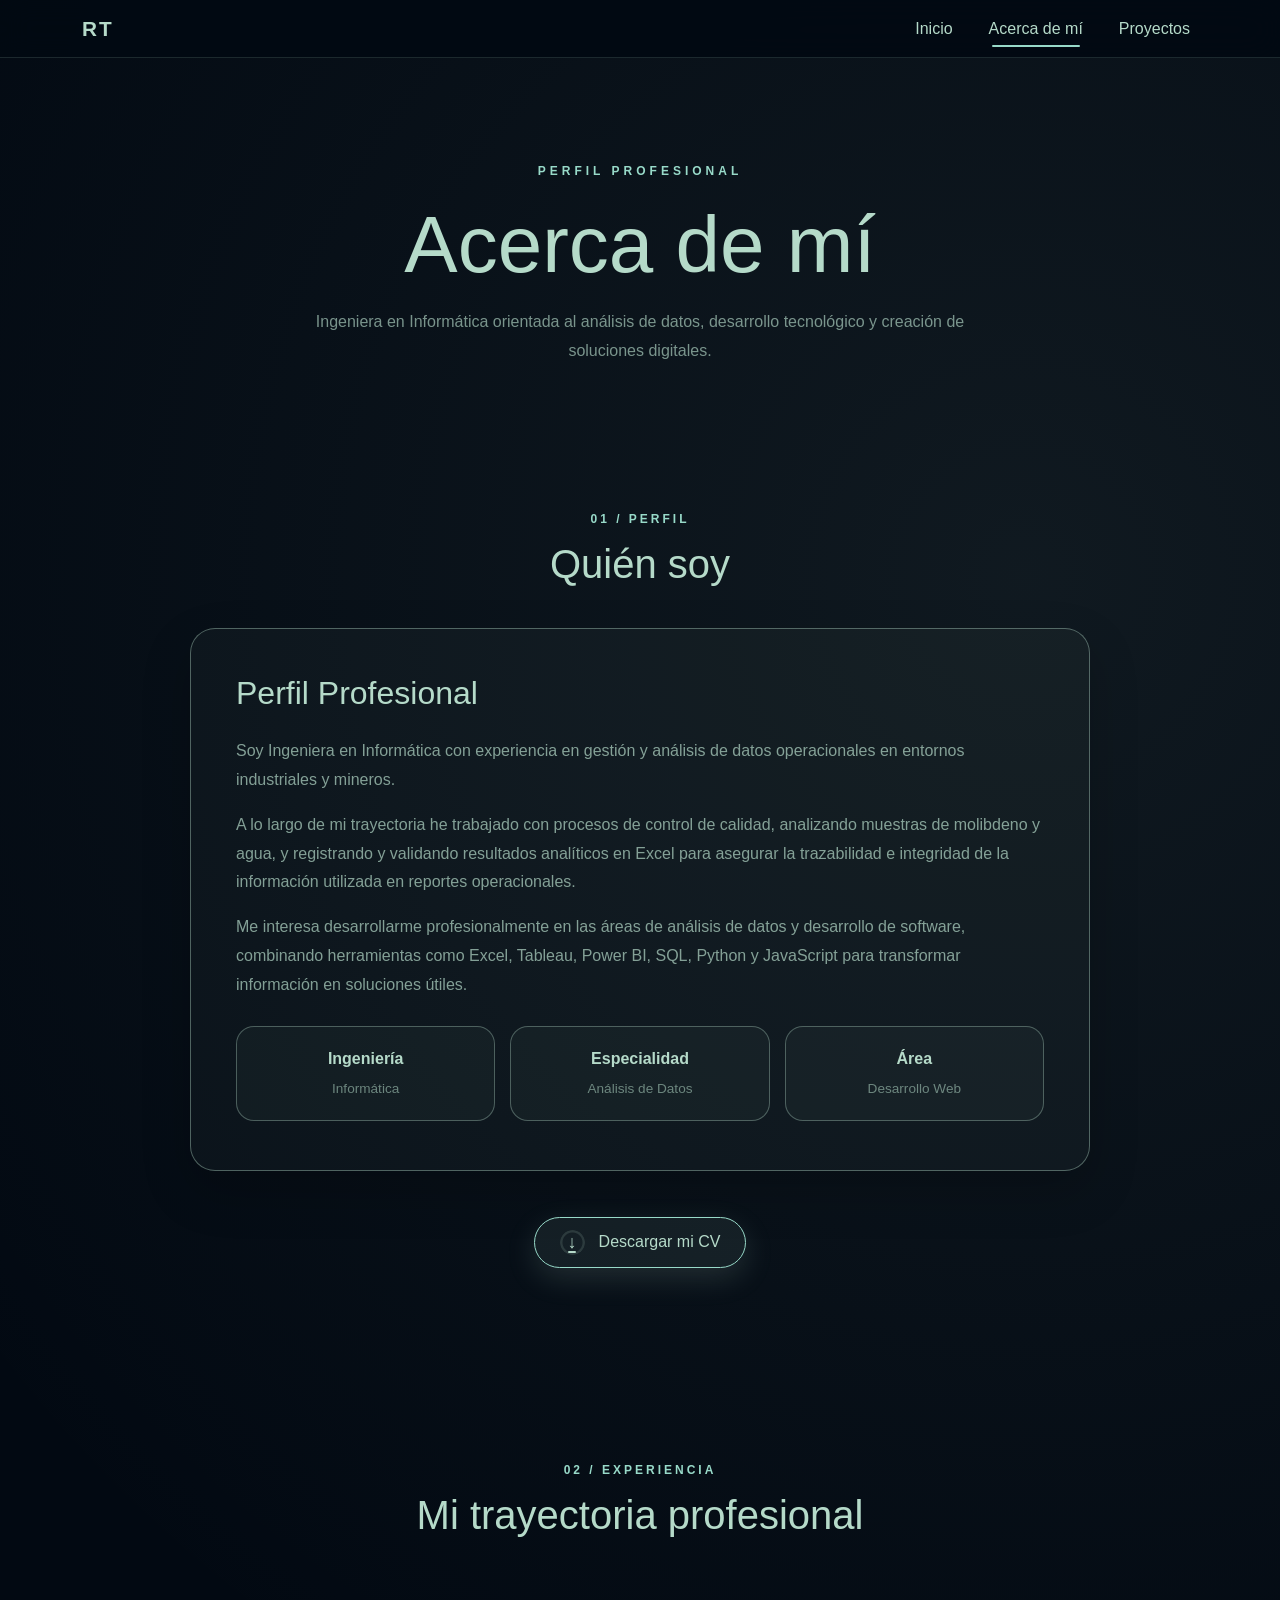
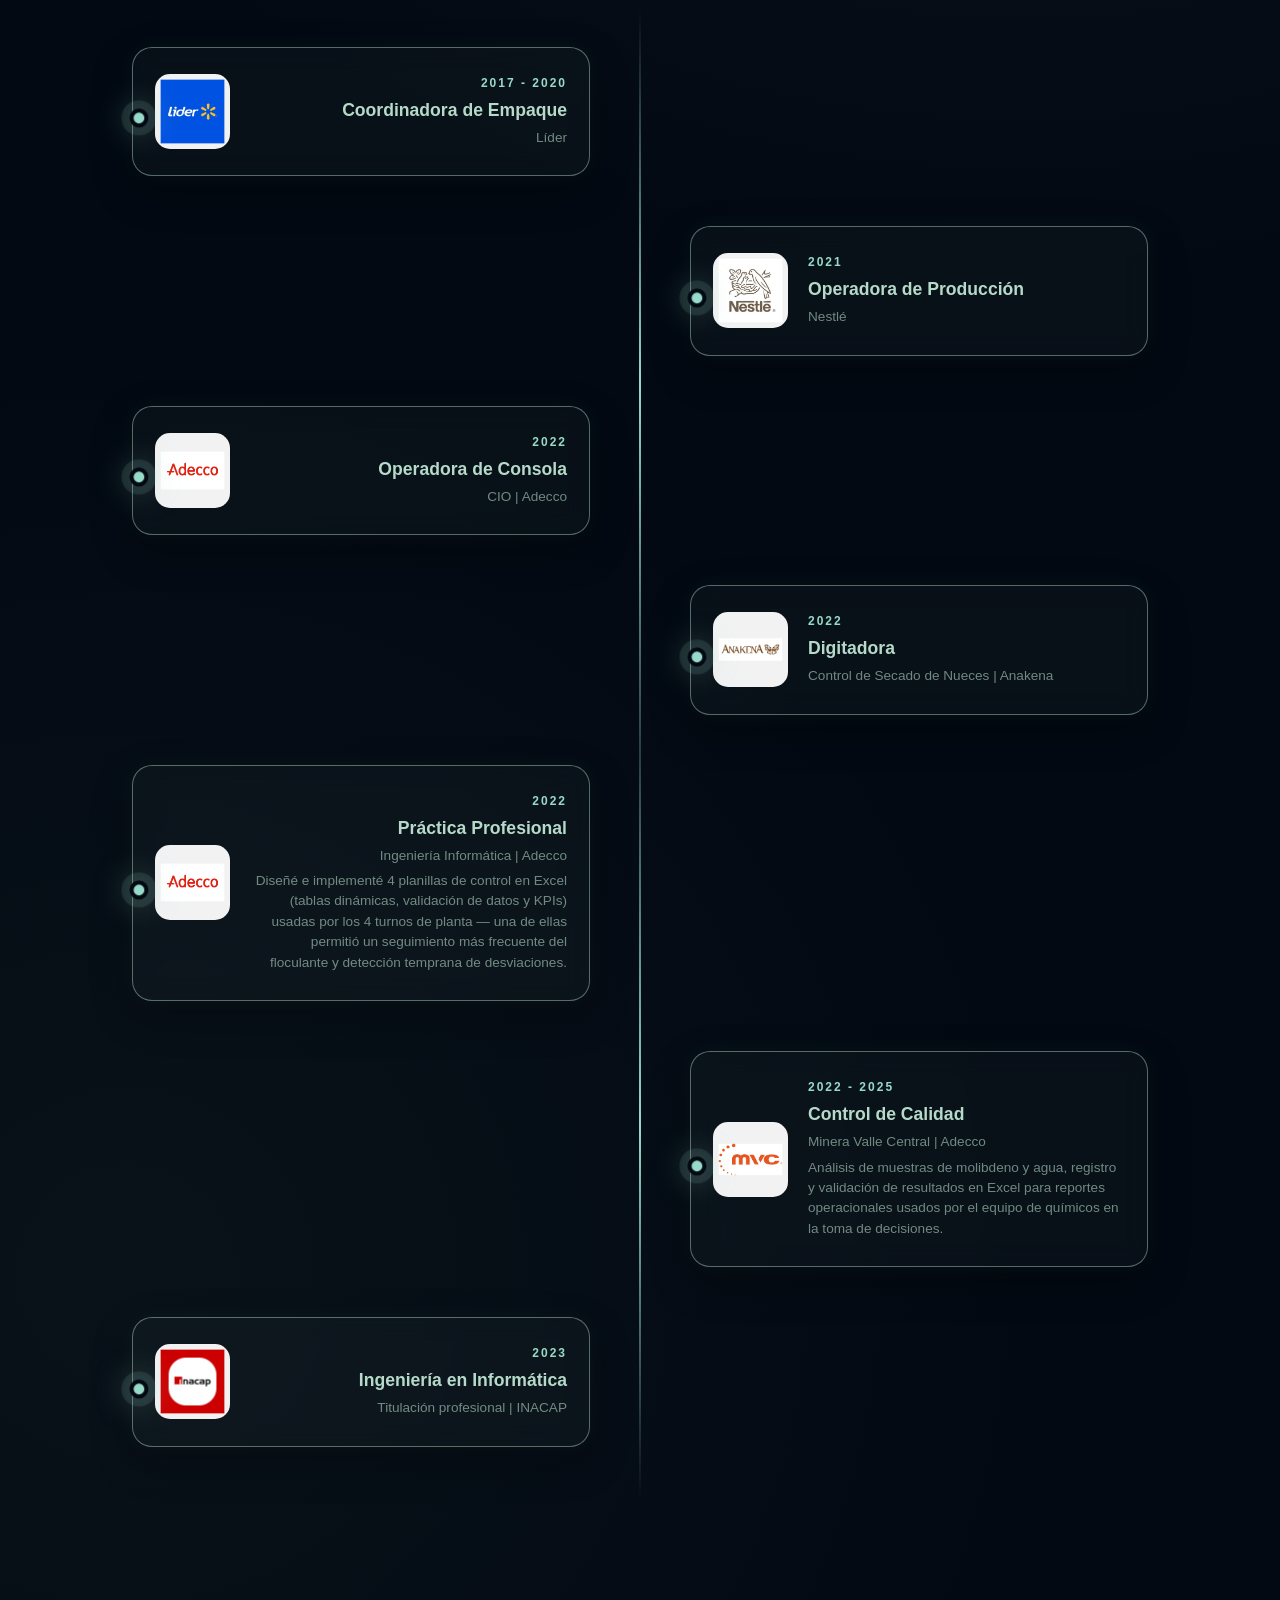
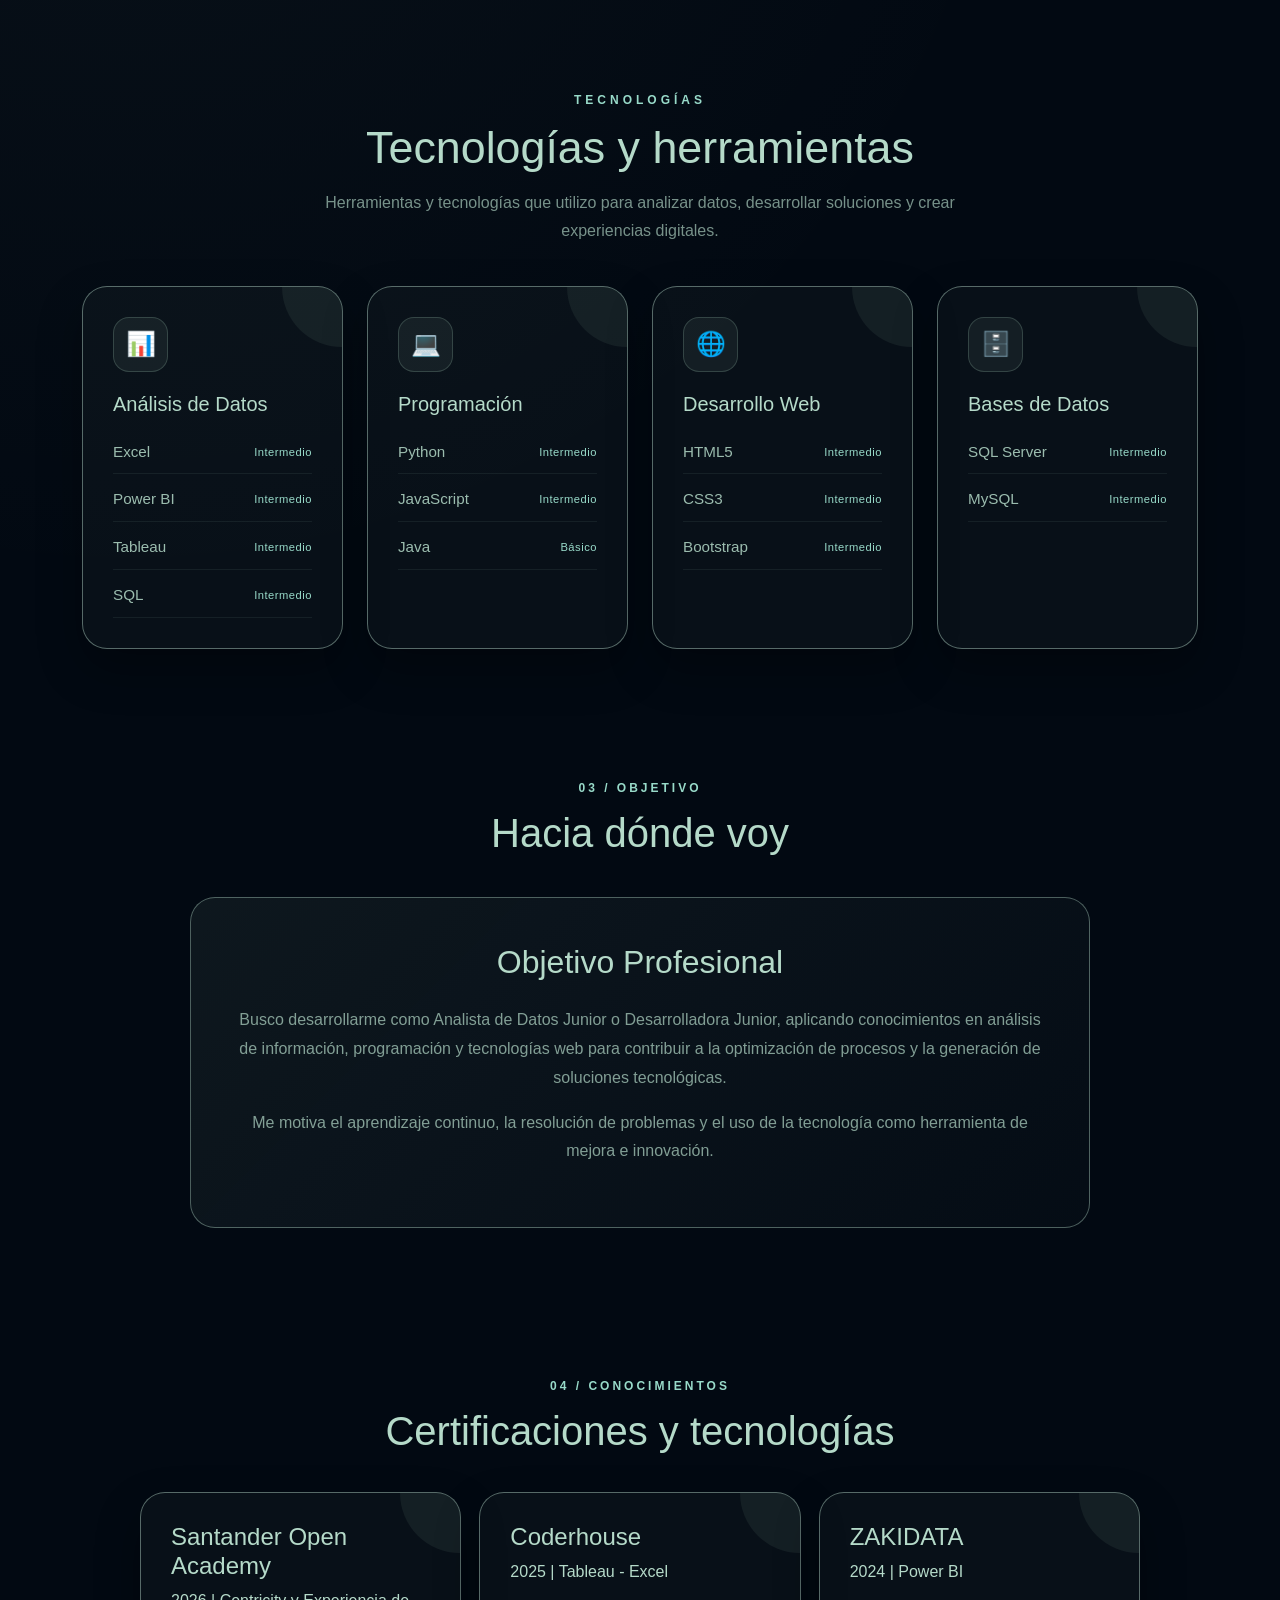
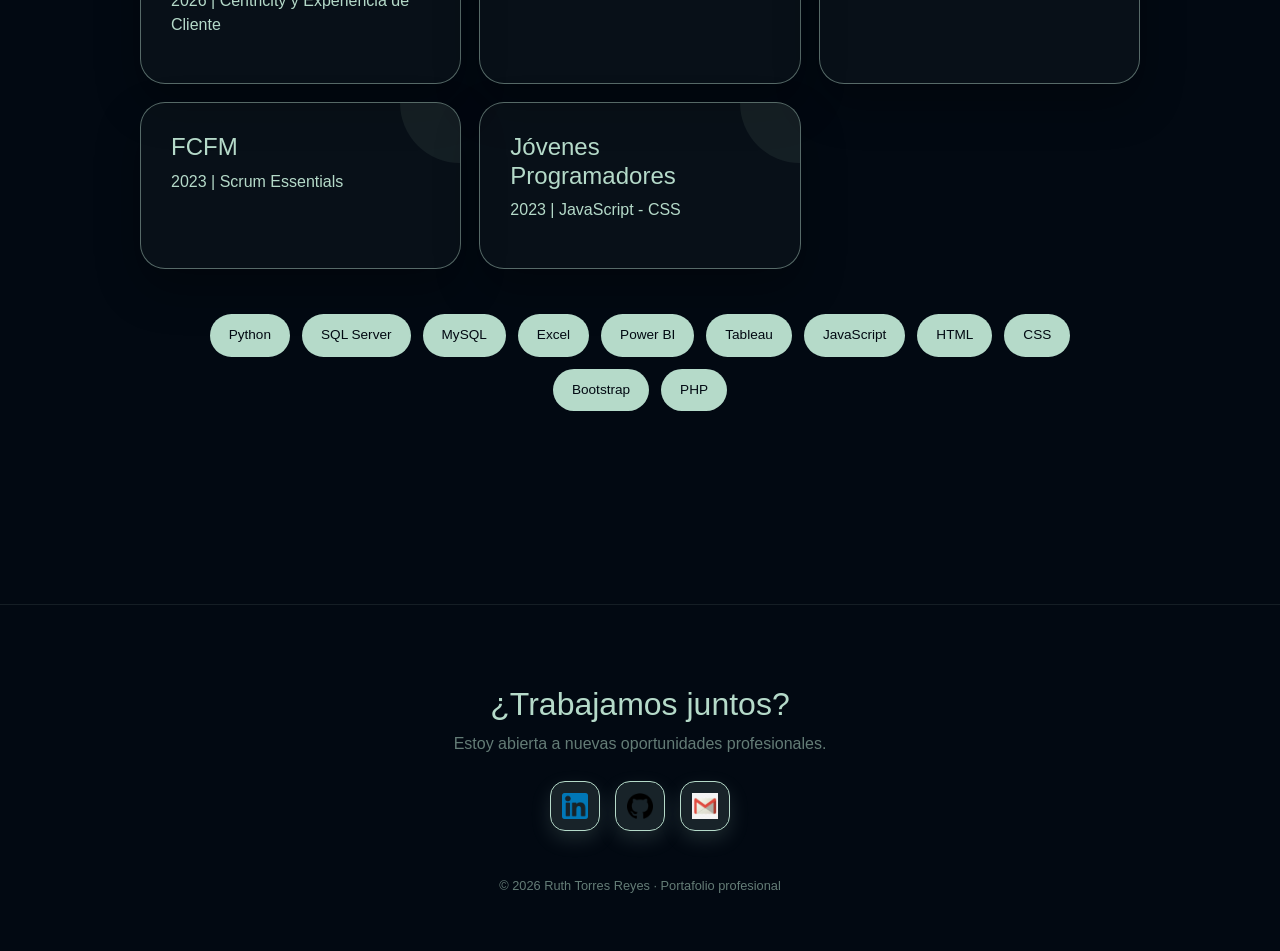
==== commit d55587c3: "Add files via upload" ====
--- a/acercaDeMi.html
+++ b/acercaDeMi.html
@@ -6,6 +6,12 @@
     <meta charset="utf-8">
 
     <meta name="viewport" content="width=device-width, initial-scale=1">
+
+    <meta name="description" content="Conoce la trayectoria, experiencia y habilidades de Ruth Torres, Ingeniera en Informática especializada en análisis de datos y desarrollo web.">
+    <meta property="og:title" content="Ruth Torres | Acerca de mí">
+    <meta property="og:description" content="Experiencia en análisis y gestión de datos operacionales en entornos industriales y mineros, complementada con desarrollo web.">
+    <meta property="og:image" content="https://ruthtorresreyes.github.io/PortafolioRuthTorres/img/Ruti.jpg">
+    <meta property="og:type" content="website">
 
     <title>Ruth Torres | Acerca de mí</title>
 
@@ -20,7 +26,7 @@
 <body class="principal">
 
 
-<!--NAVBAR-->
+<!-- barra de navegación -->
 
 <nav class="navbar navbar-expand-lg navbar-modern">
 
@@ -72,7 +78,7 @@
 </nav>
 
 
-<!--  ENCABEZADO -->
+<!-- encabezado de la página -->
 
 <header class="about-header">
 
@@ -88,7 +94,7 @@
 </header>
 
 
-<!-- PERFIL -->
+<!-- perfil profesional -->
 
 <section class="about-section">
 
@@ -115,9 +121,10 @@
 
             <p>
                 A lo largo de mi trayectoria he trabajado con procesos
-                de control de calidad, validación de información y
-                generación de reportes, desarrollando una fuerte
-                orientación al detalle y a la confiabilidad de los datos.
+                de control de calidad, analizando muestras de molibdeno
+                y agua, y registrando y validando resultados analíticos
+                en Excel para asegurar la trazabilidad e integridad de
+                la información utilizada en reportes operacionales.
             </p>
 
             <p>
@@ -150,7 +157,7 @@
         </div>
 
 
-        <!-- CV -->
+        <!-- botón para descargar el cv -->
 
 <div class="cv-container">
 
@@ -186,7 +193,7 @@
 
 
 
-<!-- TRAYECTORIA -->
+<!-- línea de tiempo: experiencia laboral y estudios -->
 
 <section class="about-section">
 
@@ -360,6 +367,14 @@
                             Ingeniería Informática | Adecco
                         </p>
 
+                        <p>
+                            Diseñé e implementé 4 planillas de control en Excel
+                            (tablas dinámicas, validación de datos y KPIs) usadas
+                            por los 4 turnos de planta — una de ellas permitió
+                            un seguimiento más frecuente del floculante y
+                            detección temprana de desviaciones.
+                        </p>
+
                     </div>
 
                 </div>
@@ -394,8 +409,10 @@
                         </p>
 
                         <p>
-                            Control de procesos y seguimiento
-                            de información operacional.
+                            Análisis de muestras de molibdeno y agua, registro
+                            y validación de resultados en Excel para reportes
+                            operacionales usados por el equipo de químicos en
+                            la toma de decisiones.
                         </p>
 
                     </div>
@@ -413,7 +430,7 @@
 
                     <div class="timeline-img">
 
-                        <img src="img/Inacap.jpg" alt="Logo INACAP">
+                        <img src="img/Inacap.png" alt="Logo INACAP">
 
                     </div>
 
@@ -446,7 +463,7 @@
 
 </section>
 
-<!-- HABILIDADES / MI STACK -->
+<!-- tecnologías y herramientas -->
 
 <section class="skills-section container py-5">
 
@@ -466,7 +483,7 @@
     <div class="row g-4 justify-content-center">
 
 
-        <!-- ANÁLISIS DE DATOS -->
+        <!-- grupo: análisis de datos -->
         <div class="col-md-6 col-lg-3">
 
             <div class="skill-card">
@@ -506,7 +523,7 @@
         </div>
 
 
-        <!-- PROGRAMACIÓN -->
+        <!-- grupo: programación -->
         <div class="col-md-6 col-lg-3">
 
             <div class="skill-card">
@@ -541,7 +558,7 @@
         </div>
 
 
-        <!-- DESARROLLO WEB -->
+        <!-- grupo: desarrollo web -->
         <div class="col-md-6 col-lg-3">
 
             <div class="skill-card">
@@ -576,7 +593,7 @@
         </div>
 
 
-        <!-- BASES DE DATOS -->
+        <!-- grupo: bases de datos -->
         <div class="col-md-6 col-lg-3">
 
             <div class="skill-card">
@@ -609,10 +626,10 @@
 
 </section>
 
-<!-- Fin Habilidades -->
-
-
-<!-- OBJETIVO -->
+<!-- fin sección habilidades -->
+
+
+<!-- objetivo profesional -->
 
 <section class="about-section">
 
@@ -652,7 +669,7 @@
 </section>
 
 
-<!-- CERTIFICACIONES -->
+<!-- certificaciones y cursos -->
 
 <section class="about-section">
 
@@ -749,7 +766,7 @@
 </section>
 
 
-<!-- CONTACTO -->
+<!-- sección de contacto -->
 
 <footer class="footer-modern">
 
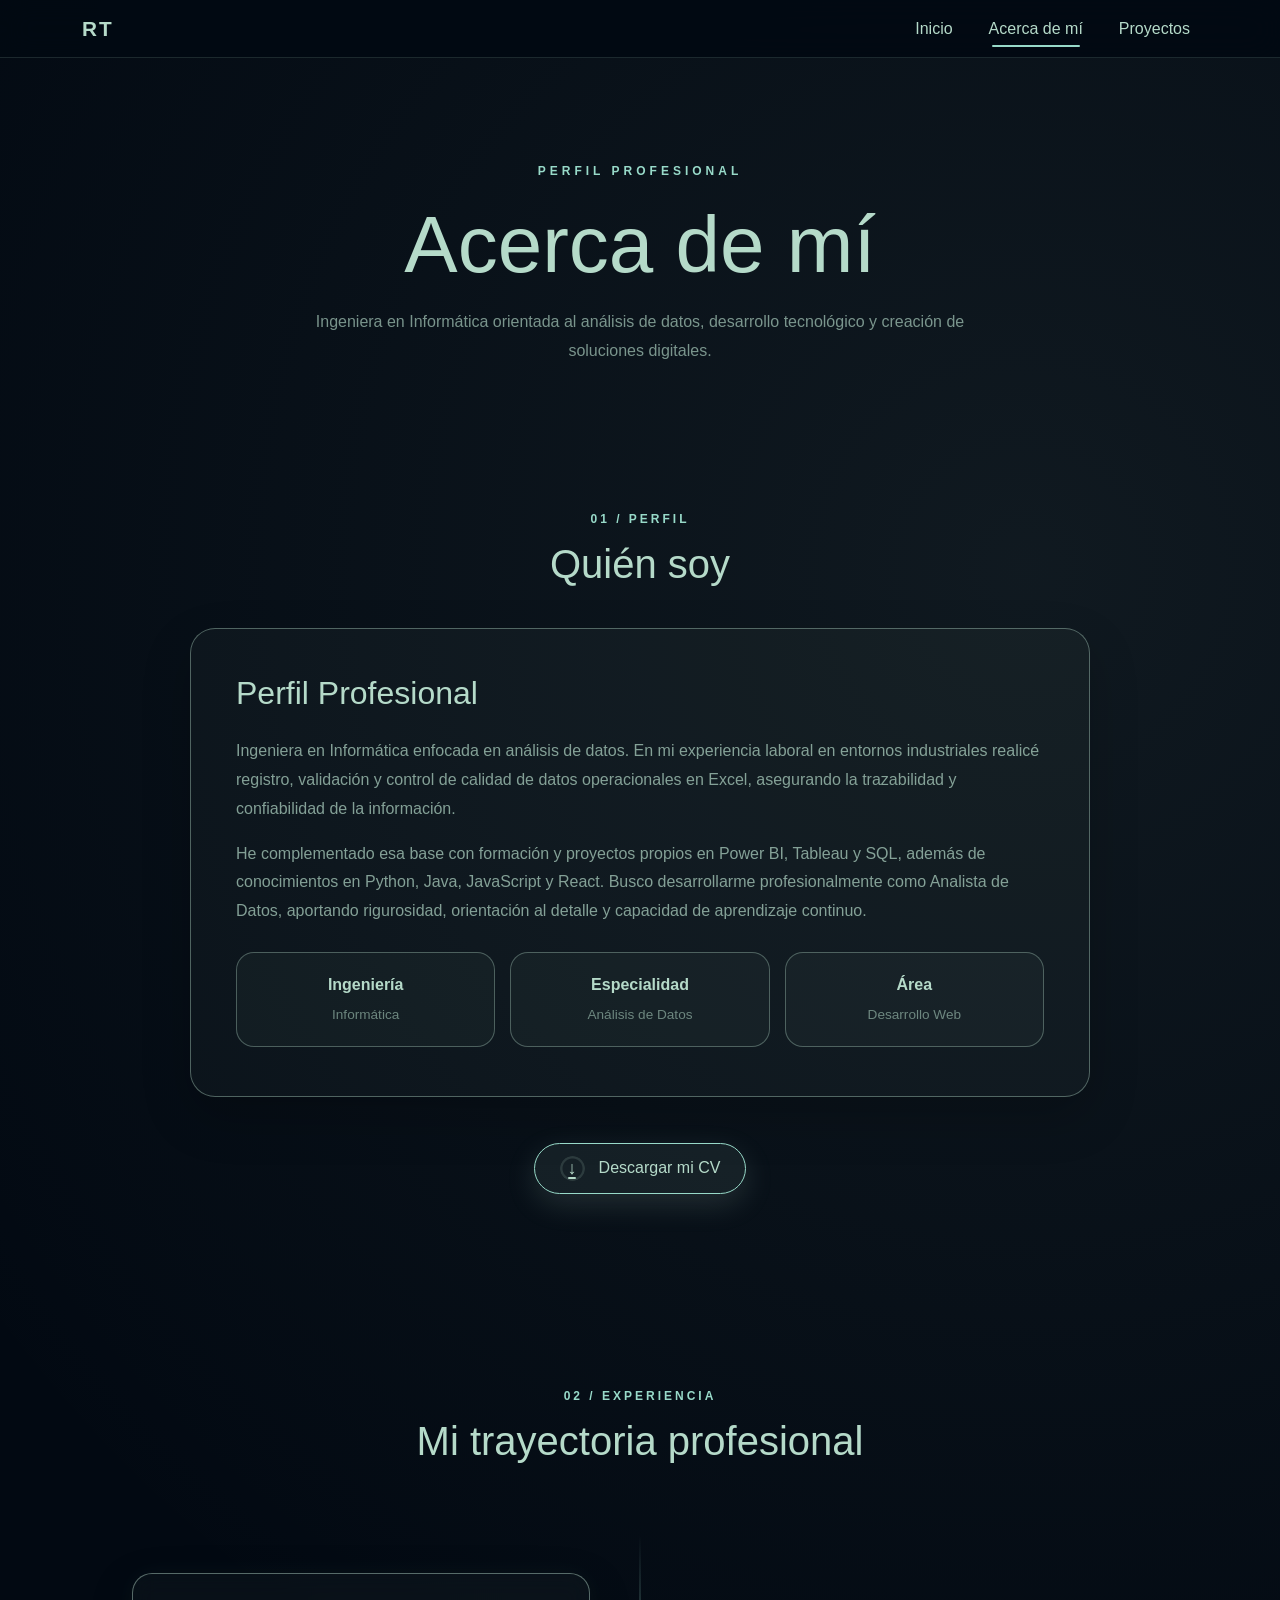
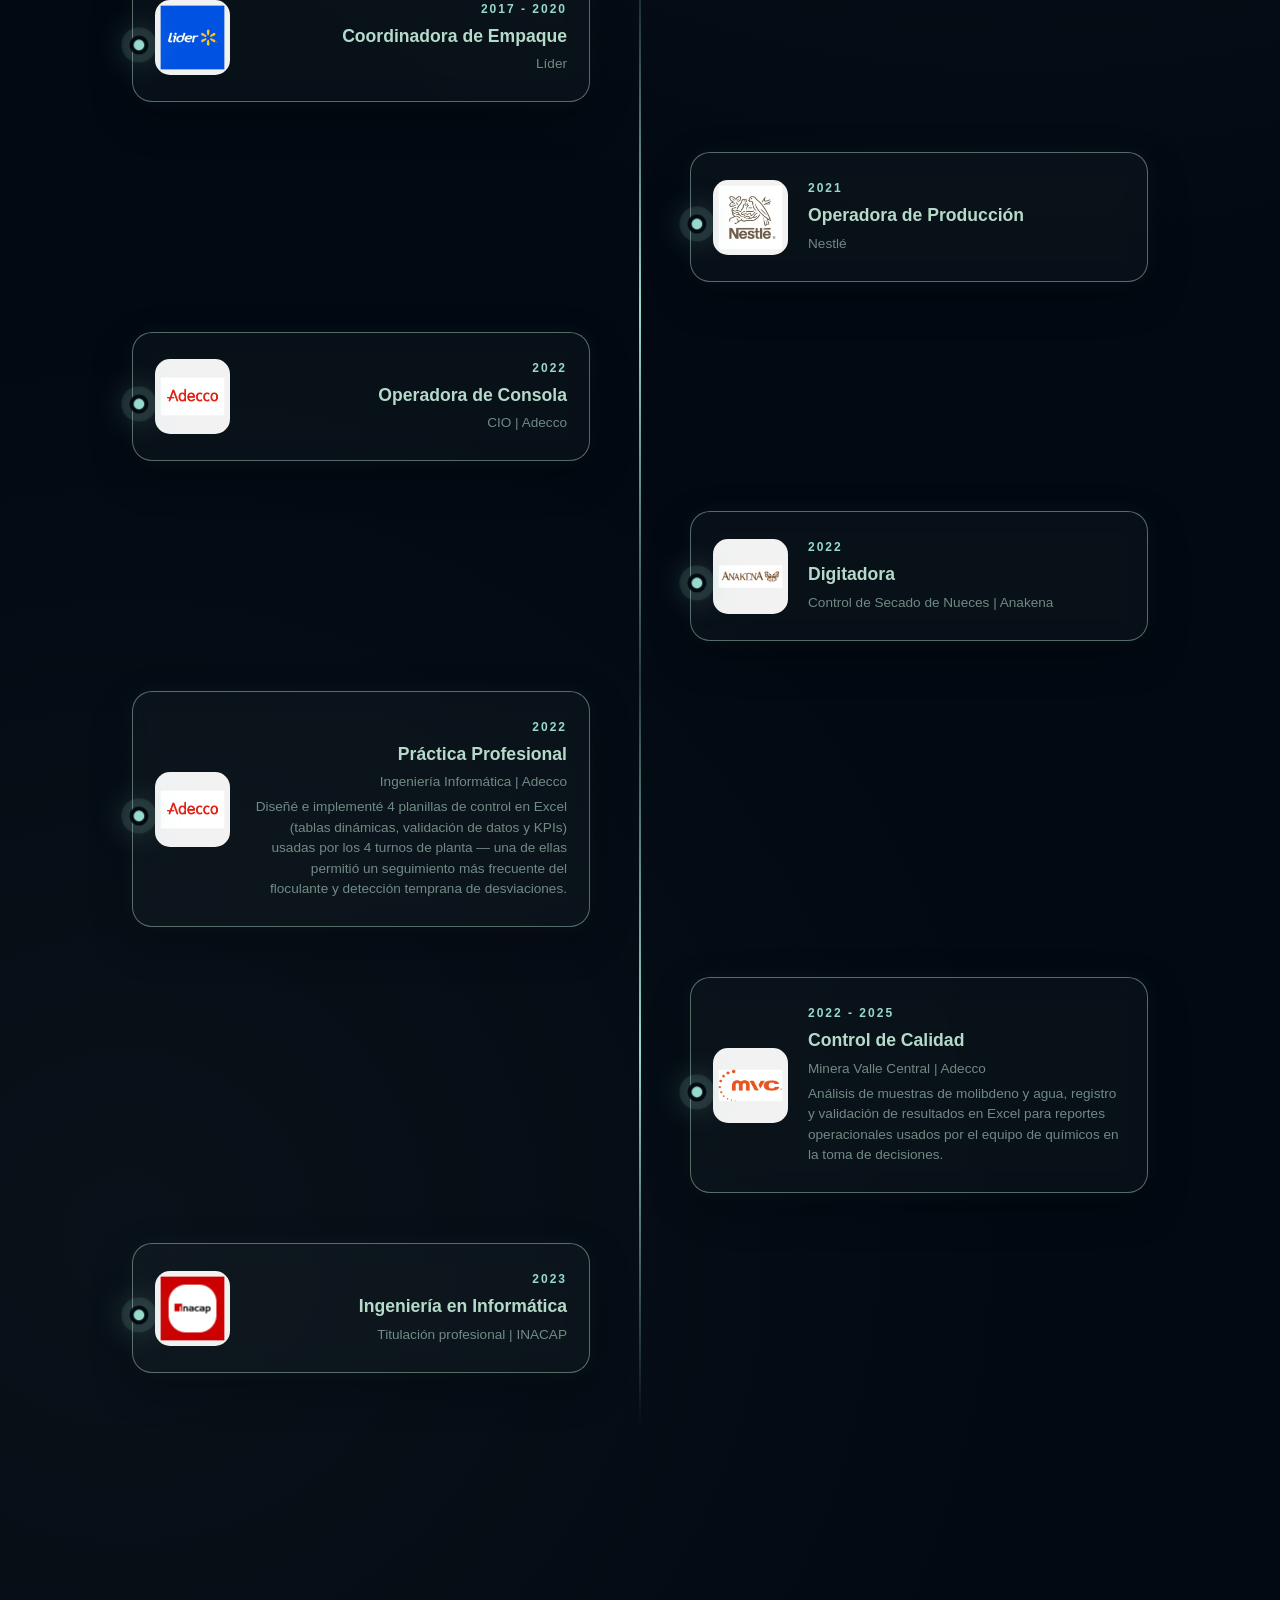
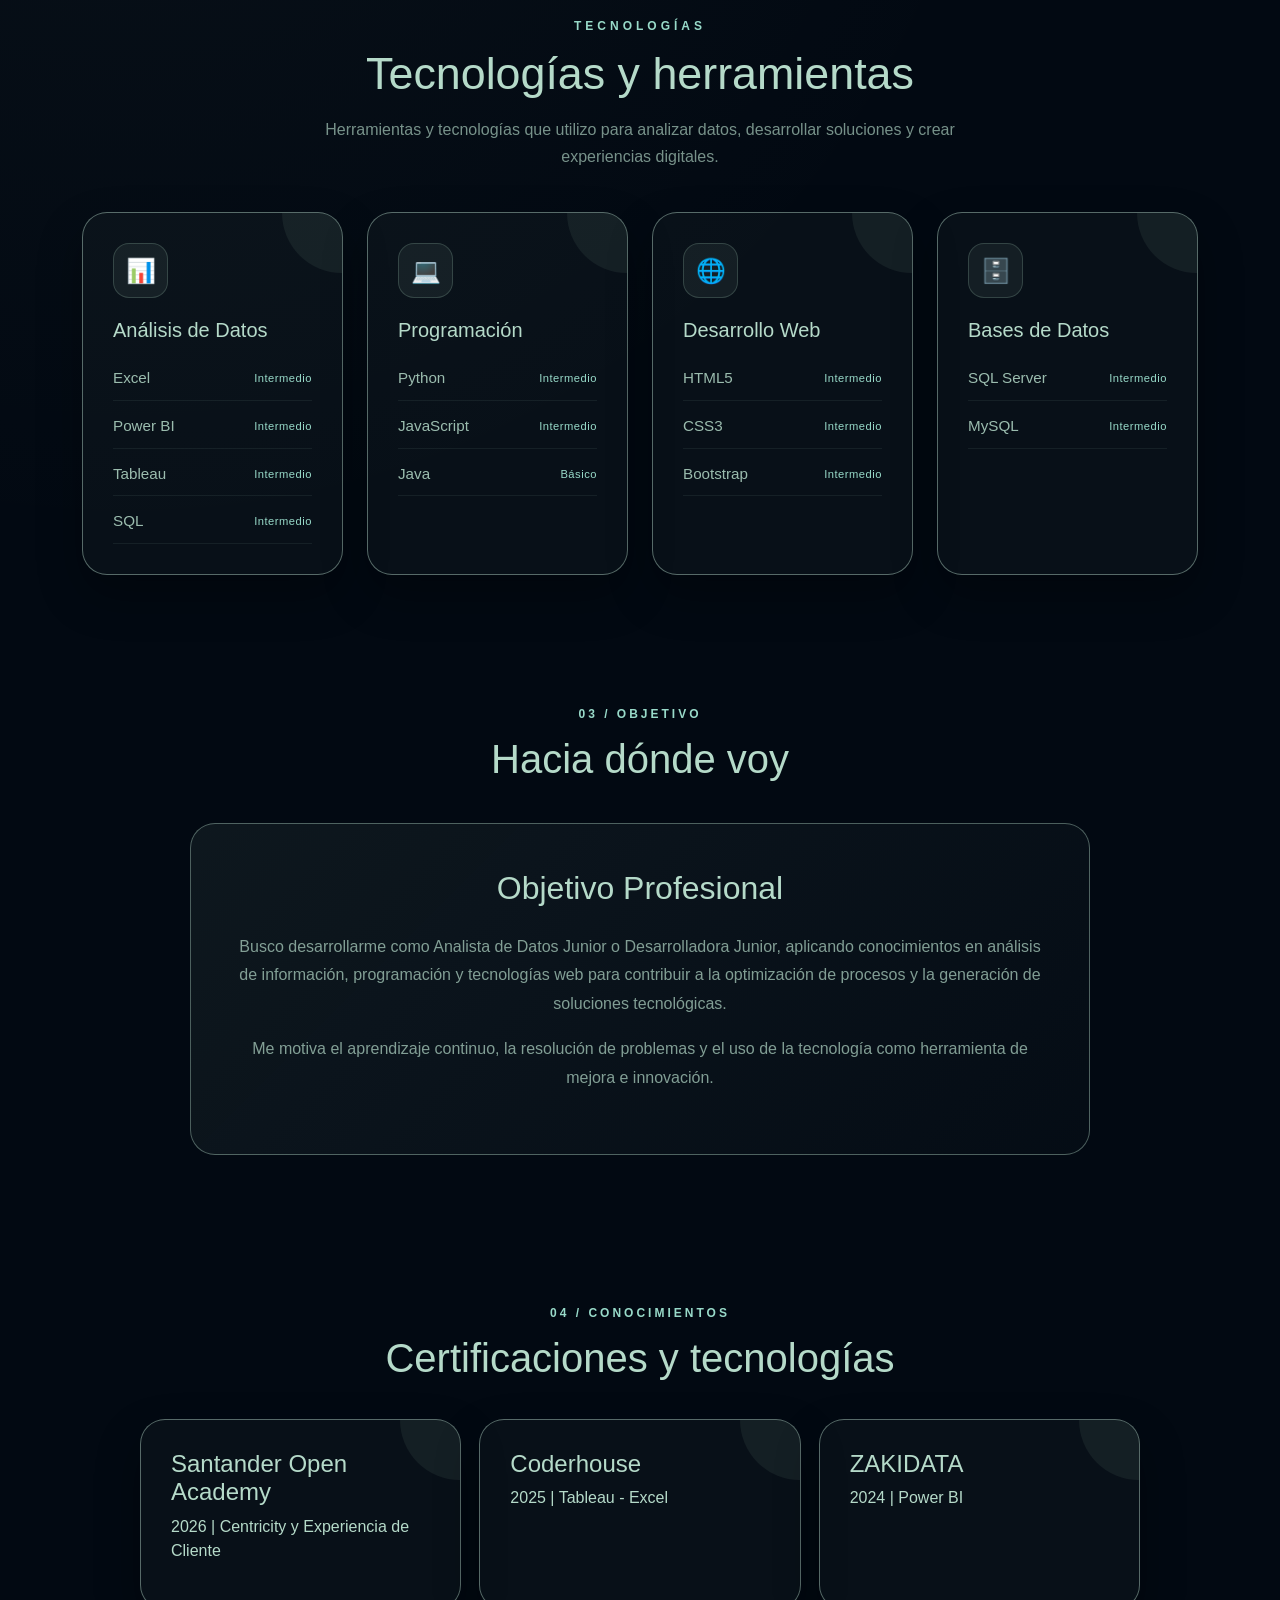
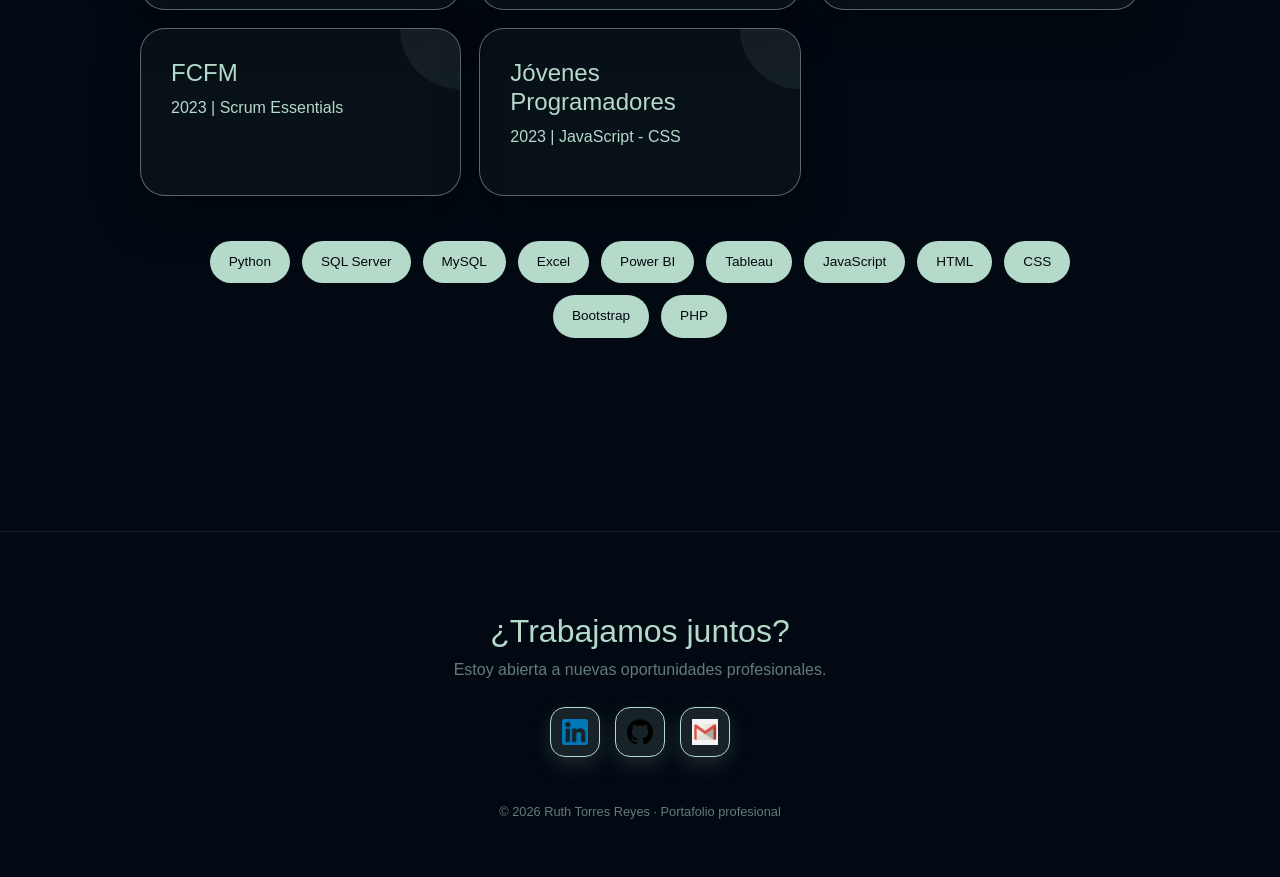
==== commit 04177f9a: "Update print statement from 'Hello' to 'Goodbye'" ====
--- a/acercaDeMi.html
+++ b/acercaDeMi.html
@@ -114,24 +114,17 @@
             <h2>Perfil Profesional</h2>
 
             <p>
-                Soy Ingeniera en Informática con experiencia en gestión
-                y análisis de datos operacionales en entornos industriales
-                y mineros.
-            </p>
-
-            <p>
-                A lo largo de mi trayectoria he trabajado con procesos
-                de control de calidad, analizando muestras de molibdeno
-                y agua, y registrando y validando resultados analíticos
-                en Excel para asegurar la trazabilidad e integridad de
-                la información utilizada en reportes operacionales.
-            </p>
-
-            <p>
-                Me interesa desarrollarme profesionalmente en las áreas
-                de análisis de datos y desarrollo de software, combinando
-                herramientas como Excel, Tableau, Power BI, SQL, Python
-                y JavaScript para transformar información en soluciones útiles.
+
+                Ingeniera en Informática enfocada en análisis de datos.
+                En mi experiencia laboral en entornos industriales
+                realicé registro, validación y control de calidad de datos 
+                operacionales en Excel, asegurando la trazabilidad y confiabilidad de la información.
+            </p> <p>
+He complementado esa base con formación y proyectos propios 
+                    en Power BI, Tableau y SQL, además de conocimientos en Python,
+                    Java, JavaScript y React.
+                    Busco desarrollarme profesionalmente como Analista de Datos, 
+                    aportando rigurosidad, orientación al detalle y capacidad de aprendizaje continuo.
             </p>
 
 
@@ -899,4 +892,4 @@
 </script>
 
 </body>
-</html>+</html>
